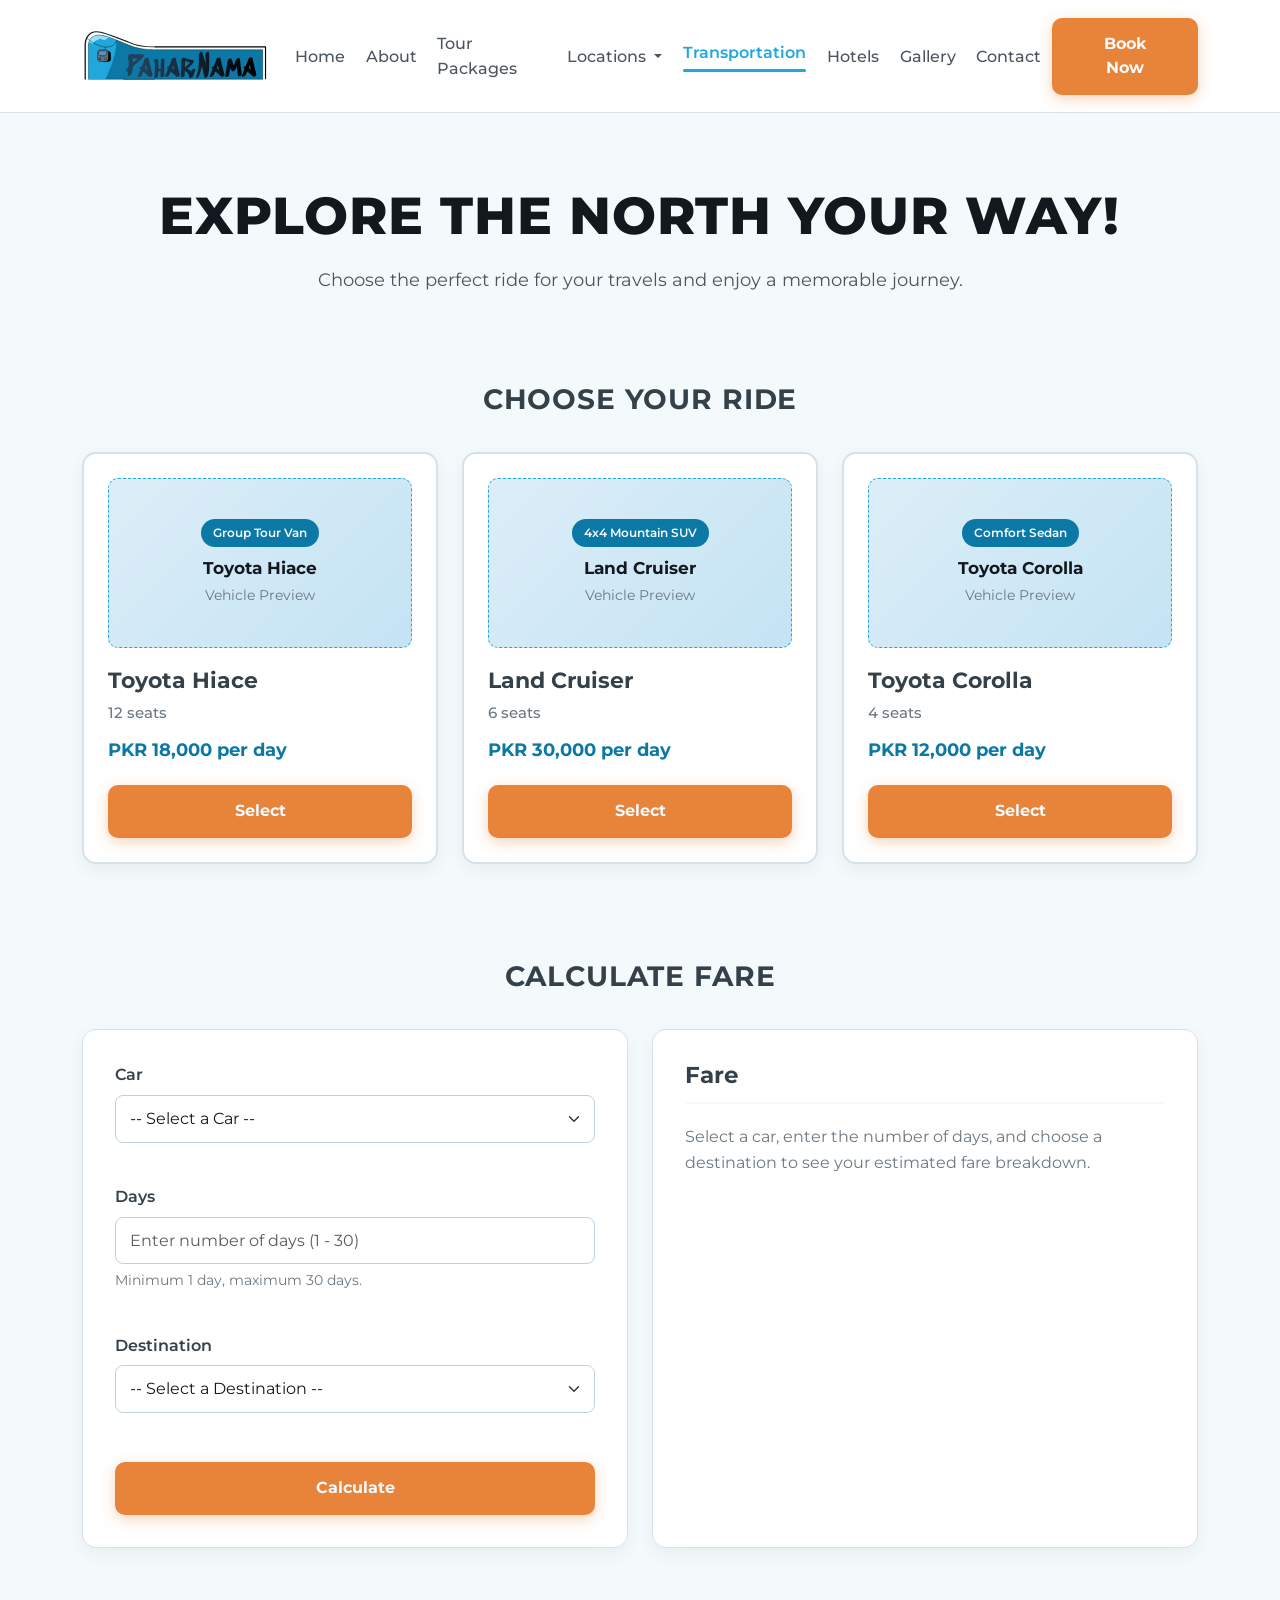
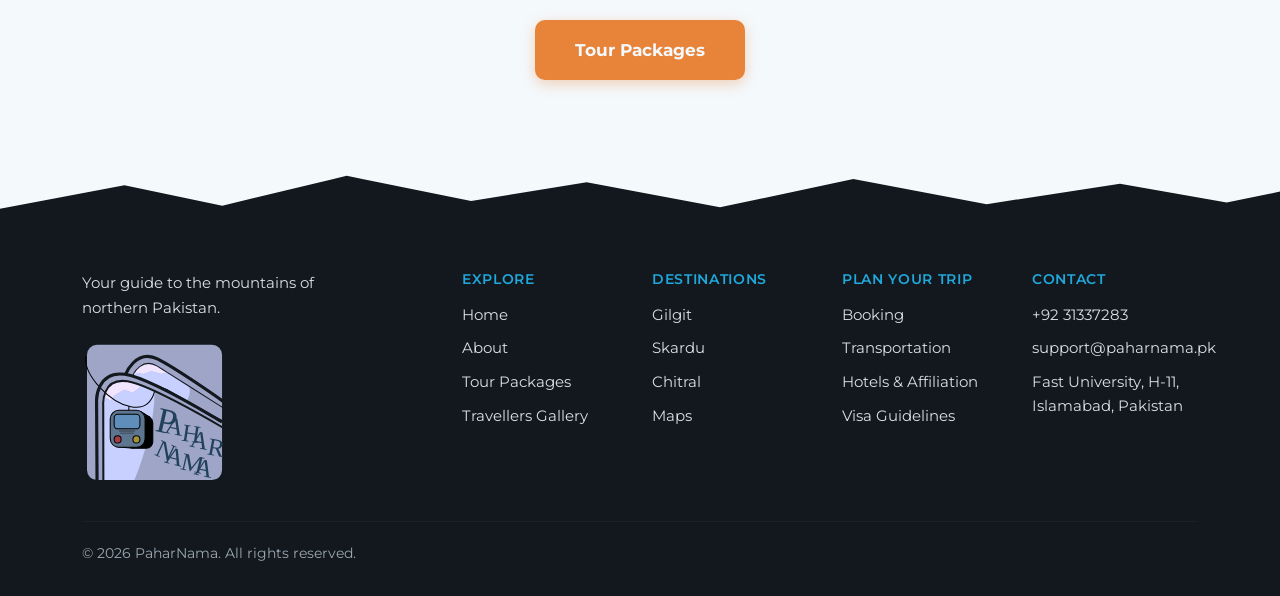
==== pages/transportation.html @ dc8abce8 "transportation page and additional header and footer images for reference" ====
<!DOCTYPE html>
<html lang="en">
<head>
  <!-- Basic page metadata for character set and mobile responsiveness -->
  <meta charset="UTF-8">
  <meta name="viewport" content="width=device-width, initial-scale=1.0">
  <title>Transportation | PaharNama</title>

  <!-- Google Fonts: Montserrat -->
  <link rel="preconnect" href="https://fonts.googleapis.com">
  <link rel="preconnect" href="https://fonts.gstatic.com" crossorigin>
  <link href="https://fonts.googleapis.com/css2?family=Montserrat:wght@400;500;600;700;800&display=swap" rel="stylesheet">

  <!-- Bootstrap 5 CSS (CDN) -->
  <link href="https://cdn.jsdelivr.net/npm/bootstrap@5.3.3/dist/css/bootstrap.min.css" rel="stylesheet" integrity="sha384-QWTKZyjpPEjISv5WaRU9OFeRpok6YctnYmDr5pNlyT2bRjXh0JMhjY6hW+ALEwIH" crossorigin="anonymous">

  <!-- Custom CSS for the Transportation page -->
  <link rel="stylesheet" href="../css/transportation.css">
</head>
<body>

  <!-- Header Section: Site logo, navigation links, and Book Now button -->
  <header class="site-header">
    <nav class="navbar navbar-expand-lg" aria-label="Main navigation">
      <div class="container">
        <!-- Brand Logo linking back to the Home page -->
        <a class="navbar-brand" href="../index.html">
          <img src="../images/long_logo_SVG.svg" alt="PaharNama logo" class="header-logo">
        </a>

        <!-- Mobile hamburger menu button powered by Bootstrap collapse -->
        <button class="navbar-toggler" type="button" data-bs-toggle="collapse" data-bs-target="#mainNavbar" aria-controls="mainNavbar" aria-expanded="false" aria-label="Toggle navigation menu">
          <span class="navbar-toggler-icon"></span>
        </button>

        <!-- Collapsible navigation links -->
        <div class="collapse navbar-collapse" id="mainNavbar">
          <ul class="navbar-nav mx-auto align-items-lg-center">
            <li class="nav-item">
              <a class="nav-link" href="../index.html">Home</a>
            </li>
            <li class="nav-item">
              <a class="nav-link" href="about.html">About</a>
            </li>
            <li class="nav-item">
              <a class="nav-link" href="tour-packages.html">Tour Packages</a>
            </li>
            <li class="nav-item dropdown">
              <a class="nav-link dropdown-toggle" href="locations.html" id="locationsDropdown" role="button" data-bs-toggle="dropdown" aria-expanded="false">
                Locations
              </a>
              <ul class="dropdown-menu" aria-labelledby="locationsDropdown">
                <li><a class="dropdown-item" href="locations.html">All Locations</a></li>
                <li><a class="dropdown-item" href="locations.html#gilgit">Gilgit</a></li>
                <li><a class="dropdown-item" href="locations.html#skardu">Skardu</a></li>
                <li><a class="dropdown-item" href="locations.html#chitral">Chitral</a></li>
                <li><a class="dropdown-item" href="locations.html#hunza">Hunza</a></li>
              </ul>
            </li>
            <li class="nav-item">
              <a class="nav-link active" href="transportation.html" aria-current="page">Transportation</a>
            </li>
            <li class="nav-item">
              <a class="nav-link" href="hotels.html">Hotels</a>
            </li>
            <li class="nav-item">
              <a class="nav-link" href="gallery.html">Gallery</a>
            </li>
            <li class="nav-item">
              <a class="nav-link" href="contact.html">Contact</a>
            </li>
          </ul>

          <!-- Primary call-to-action button in the header -->
          <div class="header-action mt-3 mt-lg-0">
            <a href="booking.html" class="btn btn-sunrise">Book Now</a>
          </div>
        </div>
      </div>
    </nav>
  </header>

  <!-- Main Content Area -->
  <main>

    <!-- Hero Section: Main page heading and subtitle -->
    <section class="hero-section text-center">
      <div class="container">
        <h1 class="hero-title">EXPLORE THE NORTH YOUR WAY!</h1>
        <p class="hero-subtitle">Choose the perfect ride for your travels and enjoy a memorable journey.</p>
      </div>
    </section>

    <!-- Choose Your Ride Section: Vehicle cards generated dynamically by JavaScript -->
    <section class="ride-section" aria-labelledby="choose-ride-heading">
      <div class="container">
        <h2 id="choose-ride-heading" class="section-heading text-center">CHOOSE YOUR RIDE</h2>
        <div id="vehicle-cards-container" class="row g-4">
          <!-- JavaScript inserts the vehicle cards here -->
        </div>
      </div>
    </section>

    <!-- Calculate Fare Section: Form on the left and Fare result box on the right -->
    <section class="fare-section" aria-labelledby="calculate-fare-heading">
      <div class="container">
        <h2 id="calculate-fare-heading" class="section-heading text-center">CALCULATE FARE</h2>

        <div class="row g-4 align-items-stretch">
          <!-- Fare Calculator Form Column -->
          <div class="col-12 col-lg-6">
            <form id="fare-form" class="fare-form-card h-100" novalidate>
              <!-- Car Selection Field -->
              <div class="mb-3">
                <label for="car-select" class="form-label">Car</label>
                <select id="car-select" name="car" class="form-select">
                  <!-- JavaScript populates car options here -->
                </select>
                <div id="car-error" class="error-message" aria-live="polite"></div>
              </div>

              <!-- Number of Days Field -->
              <div class="mb-3">
                <label for="days-input" class="form-label">Days</label>
                <input type="number" id="days-input" name="days" class="form-control" min="1" max="30" placeholder="Enter number of days (1 - 30)">
                <p class="field-caption mb-0">Minimum 1 day, maximum 30 days.</p>
                <div id="days-error" class="error-message" aria-live="polite"></div>
              </div>

              <!-- Destination Selection Field -->
              <div class="mb-4">
                <label for="destination-select" class="form-label">Destination</label>
                <select id="destination-select" name="destination" class="form-select">
                  <!-- JavaScript populates destination options here -->
                </select>
                <div id="destination-error" class="error-message" aria-live="polite"></div>
              </div>

              <!-- Submit Button -->
              <button type="submit" id="calculate-button" class="btn btn-sunrise w-100">Calculate</button>
            </form>
          </div>

          <!-- Fare Result Box Column -->
          <div class="col-12 col-lg-6">
            <div id="fare-result-box" class="fare-result-card h-100" aria-live="polite">
              <h3 class="fare-box-heading">Fare</h3>
              <div id="fare-result-content" class="fare-result-content">
                <p class="fare-placeholder-text mb-0">
                  Select a car, enter the number of days, and choose a destination to see your estimated fare breakdown.
                </p>
              </div>
            </div>
          </div>
        </div>
      </div>
    </section>

    <!-- Bottom Call-to-Action Section: Link to Tour Packages -->
    <section class="cta-section text-center">
      <div class="container">
        <a href="tour-packages.html" class="btn btn-sunrise btn-cta">Tour Packages</a>
      </div>
    </section>

  </main>

  <!-- Footer Section: Mountain zig-zag top edge, logo, links, contact info, and copyright -->
  <footer class="site-footer">
    <!-- Zig-zag mountain silhouette matching the design picture -->
    <div class="footer-mountain-edge" aria-hidden="true">
      <svg viewBox="0 0 1440 70" preserveAspectRatio="none" class="mountain-svg">
        <polygon points="0,70 0,52 140,22 250,48 390,10 530,42 660,18 810,50 960,14 1110,46 1260,20 1380,44 1440,30 1440,70"></polygon>
      </svg>
    </div>

    <div class="footer-main">
      <div class="container">
        <div class="row gy-4">
          <!-- Brand Tagline and High Contrast Logo -->
          <div class="col-12 col-lg-3">
            <p class="footer-tagline">Your guide to the mountains of northern Pakistan.</p>
            <a href="../index.html" class="d-inline-block">
              <img src="../images/high_contrast_logo_SVG.svg" alt="PaharNama high contrast logo" class="footer-logo">
            </a>
          </div>

          <!-- Explore Column -->
          <div class="col-6 col-md-3 col-lg-2 offset-lg-1">
            <h3 class="footer-heading">EXPLORE</h3>
            <ul class="footer-links">
              <li><a href="../index.html">Home</a></li>
              <li><a href="about.html">About</a></li>
              <li><a href="tour-packages.html">Tour Packages</a></li>
              <li><a href="gallery.html">Travellers Gallery</a></li>
            </ul>
          </div>

          <!-- Destinations Column -->
          <div class="col-6 col-md-3 col-lg-2">
            <h3 class="footer-heading">DESTINATIONS</h3>
            <ul class="footer-links">
              <li><a href="locations.html#gilgit">Gilgit</a></li>
              <li><a href="locations.html#skardu">Skardu</a></li>
              <li><a href="locations.html#chitral">Chitral</a></li>
              <li><a href="locations.html">Maps</a></li>
            </ul>
          </div>

          <!-- Plan Your Trip Column -->
          <div class="col-6 col-md-3 col-lg-2">
            <h3 class="footer-heading">PLAN YOUR TRIP</h3>
            <ul class="footer-links">
              <li><a href="booking.html">Booking</a></li>
              <li><a href="transportation.html">Transportation</a></li>
              <li><a href="hotels.html">Hotels &amp; Affiliation</a></li>
              <li><a href="about.html#visa-guidelines">Visa Guidelines</a></li>
            </ul>
          </div>

          <!-- Contact Column -->
          <div class="col-6 col-md-3 col-lg-2">
            <h3 class="footer-heading">CONTACT</h3>
            <ul class="footer-links footer-contact">
              <li><a href="tel:+9231337283">+92 31337283</a></li>
              <li><a href="mailto:support@paharnama.pk">support@paharnama.pk</a></li>
              <li>Fast University, H-11, Islamabad, Pakistan</li>
            </ul>
          </div>
        </div>

        <!-- Thin divider line above copyright -->
        <hr class="footer-divider">

        <!-- Copyright notice -->
        <p class="footer-copyright mb-0">&copy; 2026 PaharNama. All rights reserved.</p>
      </div>
    </div>
  </footer>

  <!-- Bootstrap 5 JavaScript Bundle (CDN) for responsive navbar and dropdown -->
  <script src="https://cdn.jsdelivr.net/npm/bootstrap@5.3.3/dist/js/bootstrap.bundle.min.js" integrity="sha384-YvpcrYf0tY3lHB60NNkmXc5s9fDVZLESaAA55NDzOxhy9GkcIdslK1eN7N6jIeHz" crossorigin="anonymous"></script>

  <!-- Custom JavaScript for Transportation page features -->
  <script src="../js/transportation.js"></script>
</body>
</html>
---- css/transportation.css ----
/* ==========================================================================
   PaharNama Transportation Page Stylesheet
   Theme Colors:
   - Sky Blue:       #20a7db
   - Evening Blue:   #0b78a6
   - Glacier White:  #f4f9fc
   - Deep Blue:      #12181d
   - Sunrise Orange: #e8833a
   - Headings H2/H3: #35414a
   - Body Text:      #4a5560
   - Captions:       #6b7882
   ========================================================================== */

/* Theme color variables for consistent styling across the page */
:root {
  --sky-blue: #20a7db;
  --evening-blue: #0b78a6;
  --glacier-white: #f4f9fc;
  --deep-blue: #12181d;
  --sunrise-orange: #e8833a;
  --sunrise-orange-hover: #cf6d26;
  --heading-color: #35414a;
  --body-text: #4a5560;
  --caption-text: #6b7882;
  --card-white: #ffffff;
  --light-border: #d5e2ea;
  --error-red: #c0392b;
}

/* Base page typography and background */
body {
  font-family: 'Montserrat', sans-serif;
  background-color: var(--glacier-white);
  color: var(--body-text);
  line-height: 1.6;
  margin: 0;
}

/* Global accessible focus outline for keyboard navigation */
a:focus-visible,
button:focus-visible,
input:focus-visible,
select:focus-visible {
  outline: 3px solid var(--evening-blue);
  outline-offset: 3px;
}

/* ==========================================================================
   Header & Navigation Bar
   ========================================================================== */

/* Header container with clean white background and thin light bottom line */
.site-header {
  background-color: var(--card-white);
  border-bottom: 1px solid var(--light-border);
  padding: 0.6rem 0;
}

/* Header logo sizing */
.header-logo {
  height: 52px;
  width: auto;
}

/* Standard navigation links */
.site-header .nav-link {
  color: var(--body-text);
  font-weight: 500;
  font-size: 0.98rem;
  padding: 0.5rem 0.85rem;
  margin: 0 0.15rem;
  position: relative;
  transition: color 0.2s ease;
}

/* Hover and focus states for navigation links */
.site-header .nav-link:hover,
.site-header .nav-link:focus {
  color: var(--evening-blue);
}

/* Active page link: Sky Blue text with a Sky Blue underline */
.site-header .nav-link.active {
  color: var(--sky-blue);
  font-weight: 600;
}

.site-header .nav-link.active::after {
  content: "";
  display: block;
  width: 100%;
  height: 3px;
  background-color: var(--sky-blue);
  border-radius: 2px;
  margin-top: 4px;
}

/* Dropdown menu styling for Locations */
.site-header .dropdown-menu {
  border: 1px solid var(--light-border);
  border-radius: 10px;
  box-shadow: 0 8px 20px rgba(18, 24, 29, 0.08);
  padding: 0.5rem;
}

.site-header .dropdown-item {
  color: var(--body-text);
  border-radius: 6px;
  padding: 0.5rem 0.9rem;
  font-weight: 500;
}

.site-header .dropdown-item:hover,
.site-header .dropdown-item:focus {
  background-color: var(--glacier-white);
  color: var(--evening-blue);
}

/* ==========================================================================
   Buttons (Sunrise Orange & Selected State)
   ========================================================================== */

/* Primary Sunrise Orange button shared across Book Now, Select, Calculate, and Tour Packages */
.btn-sunrise {
  background-color: var(--sunrise-orange);
  color: var(--glacier-white);
  border: 2px solid var(--sunrise-orange);
  font-weight: 700;
  font-size: 1rem;
  padding: 0.78rem 1.85rem;
  border-radius: 10px;
  box-shadow: 0 4px 14px rgba(232, 131, 58, 0.35);
  transition: background-color 0.2s ease, border-color 0.2s ease, transform 0.2s ease, box-shadow 0.2s ease;
}

/* Darker orange and slight lift on hover */
.btn-sunrise:hover {
  background-color: var(--sunrise-orange-hover);
  border-color: var(--sunrise-orange-hover);
  color: var(--glacier-white);
  transform: translateY(-2px);
  box-shadow: 0 6px 18px rgba(207, 109, 38, 0.4);
}

/* Visible focus outline on orange buttons */
.btn-sunrise:focus-visible {
  background-color: var(--sunrise-orange-hover);
  border-color: var(--sunrise-orange-hover);
  color: var(--glacier-white);
  outline: 3px solid var(--deep-blue);
  outline-offset: 3px;
}

/* Active press feedback */
.btn-sunrise:active {
  background-color: var(--sunrise-orange-hover);
  border-color: var(--sunrise-orange-hover);
  color: var(--glacier-white);
  transform: translateY(0);
}

/* Different visual style when a vehicle card is selected */
.btn-selected {
  background-color: var(--evening-blue);
  color: var(--glacier-white);
  border: 2px solid var(--evening-blue);
  font-weight: 700;
  font-size: 1rem;
  padding: 0.78rem 1.85rem;
  border-radius: 10px;
  box-shadow: 0 4px 14px rgba(11, 120, 166, 0.3);
  transition: background-color 0.2s ease, transform 0.2s ease;
}

.btn-selected:hover,
.btn-selected:focus-visible {
  background-color: var(--sky-blue);
  border-color: var(--sky-blue);
  color: var(--glacier-white);
}

/* Larger bottom CTA button */
.btn-cta {
  font-size: 1.08rem;
  padding: 0.95rem 2.4rem;
}

/* ==========================================================================
   Hero Section
   ========================================================================== */

/* Generous spacing for the hero without any border or box around the H1 */
.hero-section {
  padding: 4.5rem 0 3rem;
}

/* Large, bold, centered Deep Blue H1 */
.hero-title {
  color: var(--deep-blue);
  font-size: clamp(2rem, 4.5vw, 3.25rem);
  font-weight: 800;
  letter-spacing: 0.02em;
  margin-bottom: 1.15rem;
}

/* Subtitle below the H1 */
.hero-subtitle {
  color: var(--body-text);
  font-size: 1.125rem;
  max-width: 680px;
  margin: 0 auto;
}

/* ==========================================================================
   Shared Section Headings
   ========================================================================== */

.section-heading {
  color: var(--heading-color);
  font-size: 1.75rem;
  font-weight: 700;
  letter-spacing: 0.03em;
  margin-bottom: 2.25rem;
}

/* ==========================================================================
   Choose Your Ride (Vehicle Cards)
   ========================================================================== */

.ride-section {
  padding: 2.5rem 0 3.5rem;
}

/* Vehicle card container */
.vehicle-card {
  background-color: var(--card-white);
  border: 2px solid var(--light-border);
  border-radius: 14px;
  padding: 1.5rem;
  height: 100%;
  display: flex;
  flex-direction: column;
  justify-content: space-between;
  box-shadow: 0 6px 18px rgba(18, 24, 29, 0.05);
  cursor: pointer;
  transition: border-color 0.2s ease, box-shadow 0.2s ease, transform 0.2s ease;
}

.vehicle-card:hover {
  border-color: var(--sky-blue);
  transform: translateY(-3px);
  box-shadow: 0 10px 24px rgba(32, 167, 219, 0.14);
}

/* Highlighted border and soft tint when the vehicle is selected */
.vehicle-card.selected {
  border-color: var(--sky-blue);
  background-color: #eef8fd;
  box-shadow: 0 10px 26px rgba(32, 167, 219, 0.22);
}

/* Placeholder box representing the vehicle image */
.vehicle-image-placeholder {
  background: linear-gradient(135deg, #dceef8 0%, #c4e3f3 100%);
  border: 1px dashed var(--sky-blue);
  border-radius: 10px;
  height: 170px;
  display: flex;
  flex-direction: column;
  align-items: center;
  justify-content: center;
  text-align: center;
  padding: 1rem;
  margin-bottom: 1.25rem;
}

.vehicle-placeholder-badge {
  display: inline-block;
  background-color: var(--evening-blue);
  color: var(--glacier-white);
  font-size: 0.78rem;
  font-weight: 600;
  padding: 0.25rem 0.75rem;
  border-radius: 20px;
  margin-bottom: 0.5rem;
}

.vehicle-placeholder-name {
  color: var(--deep-blue);
  font-size: 1.05rem;
  font-weight: 700;
}

.vehicle-placeholder-caption {
  color: var(--caption-text);
  font-size: 0.85rem;
  margin-top: 0.2rem;
}

/* Vehicle title, seats, and daily price */
.vehicle-title {
  color: var(--heading-color);
  font-size: 1.35rem;
  font-weight: 700;
  margin-bottom: 0.4rem;
}

.vehicle-seats {
  color: var(--caption-text);
  font-size: 0.95rem;
  font-weight: 500;
  margin-bottom: 0.65rem;
}

.vehicle-price {
  color: var(--evening-blue);
  font-size: 1.15rem;
  font-weight: 700;
  margin-bottom: 1.25rem;
}

/* ==========================================================================
   Calculate Fare Section (Form & Result Box)
   ========================================================================== */

.fare-section {
  padding: 2.5rem 0 3.5rem;
}

/* Form card and Fare result card share clean matching containers */
.fare-form-card,
.fare-result-card {
  background-color: var(--card-white);
  border: 1px solid var(--light-border);
  border-radius: 14px;
  padding: 2rem;
  box-shadow: 0 6px 18px rgba(18, 24, 29, 0.05);
}

/* Form labels and inputs */
.fare-form-card .form-label {
  color: var(--heading-color);
  font-weight: 600;
  margin-bottom: 0.45rem;
}

.fare-form-card .form-select,
.fare-form-card .form-control {
  border: 1.5px solid #bfd1dc;
  border-radius: 8px;
  padding: 0.7rem 0.9rem;
  color: var(--deep-blue);
  font-size: 0.98rem;
}

.fare-form-card .form-select:focus,
.fare-form-card .form-control:focus {
  border-color: var(--sky-blue);
  box-shadow: 0 0 0 0.2rem rgba(32, 167, 219, 0.2);
}

/* Helper caption under days field */
.field-caption {
  color: var(--caption-text);
  font-size: 0.85rem;
  margin-top: 0.35rem;
}

/* Inline validation error message */
.error-message {
  color: var(--error-red);
  font-size: 0.88rem;
  font-weight: 600;
  margin-top: 0.35rem;
  min-height: 1.2rem;
}

/* Fare Result Box */
.fare-box-heading {
  color: var(--heading-color);
  font-size: 1.45rem;
  font-weight: 700;
  border-bottom: 2px solid var(--glacier-white);
  padding-bottom: 0.75rem;
  margin-bottom: 1.25rem;
}

.fare-placeholder-text {
  color: var(--caption-text);
  font-size: 1rem;
}

.fare-breakdown-list {
  list-style: none;
  padding: 0;
  margin: 0 0 1.25rem 0;
}

.fare-breakdown-item {
  display: flex;
  justify-content: space-between;
  align-items: center;
  gap: 1rem;
  padding: 0.65rem 0;
  border-bottom: 1px solid #edf3f7;
  font-size: 0.98rem;
}

.fare-breakdown-label {
  color: var(--body-text);
}

.fare-breakdown-value {
  color: var(--deep-blue);
  font-weight: 600;
  text-align: right;
}

.fare-total-row {
  background-color: var(--glacier-white);
  border: 2px solid var(--sky-blue);
  border-radius: 10px;
  padding: 1rem 1.25rem;
  display: flex;
  justify-content: space-between;
  align-items: center;
  gap: 1rem;
}

.fare-total-label {
  color: var(--heading-color);
  font-size: 1.1rem;
  font-weight: 700;
}

.fare-total-amount {
  color: var(--evening-blue);
  font-size: 1.35rem;
  font-weight: 800;
}

/* ==========================================================================
   Bottom Call-to-Action Section
   ========================================================================== */

.cta-section {
  padding: 1rem 0 4.5rem;
}

/* ==========================================================================
   Footer Section (Mountain Zig-Zag Top & Deep Blue Background)
   ========================================================================== */

.site-footer {
  margin-top: 1rem;
}

/* Light zig-zag mountain edge sitting right above the Deep Blue footer */
.footer-mountain-edge {
  width: 100%;
  line-height: 0;
  overflow: hidden;
  background-color: var(--glacier-white);
}

.mountain-svg {
  display: block;
  width: 100%;
  height: 55px;
}

.mountain-svg polygon {
  fill: var(--deep-blue);
}

/* Main dark footer area */
.footer-main {
  background-color: var(--deep-blue);
  color: #d7e0e6;
  padding: 3rem 0 2rem;
}

.footer-tagline {
  color: #d7e0e6;
  font-size: 0.95rem;
  line-height: 1.6;
  margin-bottom: 1.25rem;
  max-width: 240px;
}

.footer-logo {
  width: 145px;
  height: auto;
  border-radius: 14px;
}

/* Sky Blue uppercase column headings */
.footer-heading {
  color: var(--sky-blue);
  font-size: 0.85rem;
  font-weight: 600;
  letter-spacing: 0.05em;
  text-transform: uppercase;
  margin-bottom: 1rem;
}

/* Footer navigation lists */
.footer-links {
  list-style: none;
  padding: 0;
  margin: 0;
}

.footer-links li {
  margin-bottom: 0.65rem;
  font-size: 0.92rem;
}

.footer-links a {
  color: #d7e0e6;
  text-decoration: none;
  transition: color 0.2s ease;
}

.footer-links a:hover,
.footer-links a:focus {
  color: var(--sky-blue);
  text-decoration: underline;
}

.footer-contact li {
  color: #d7e0e6;
}

/* Thin horizontal line above copyright */
.footer-divider {
  border: 0;
  border-top: 1px solid rgba(255, 255, 255, 0.14);
  margin: 2.25rem 0 1.25rem;
}

.footer-copyright {
  color: #9aa7b2;
  font-size: 0.88rem;
}

/* ==========================================================================
   Responsive Adjustments for Mobile Screens
   ========================================================================== */

@media (max-width: 991.98px) {
  .site-header .nav-link.active::after {
    width: 120px;
  }
}

@media (max-width: 575.98px) {
  .hero-section {
    padding: 3rem 0 2rem;
  }

  .fare-form-card,
  .fare-result-card {
    padding: 1.35rem;
  }

  .fare-total-row {
    flex-direction: column;
    align-items: flex-start;
  }
}
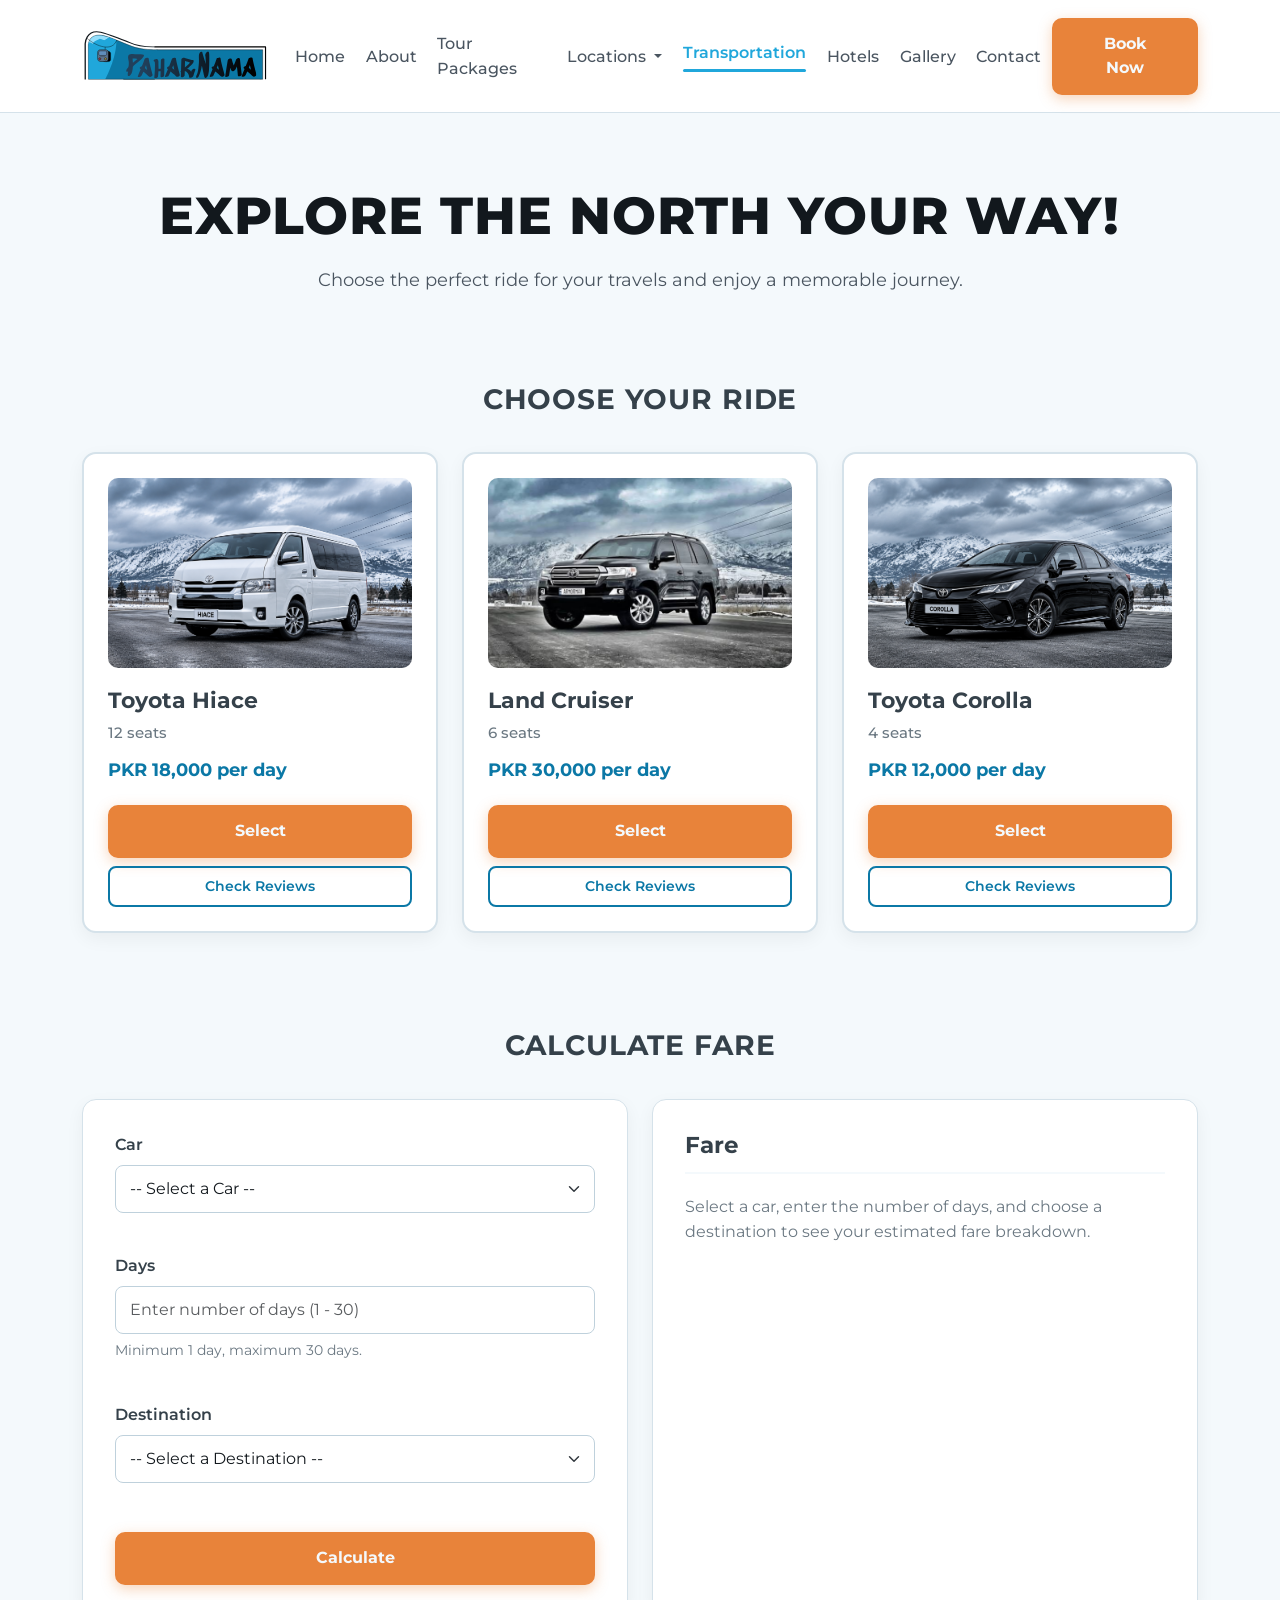
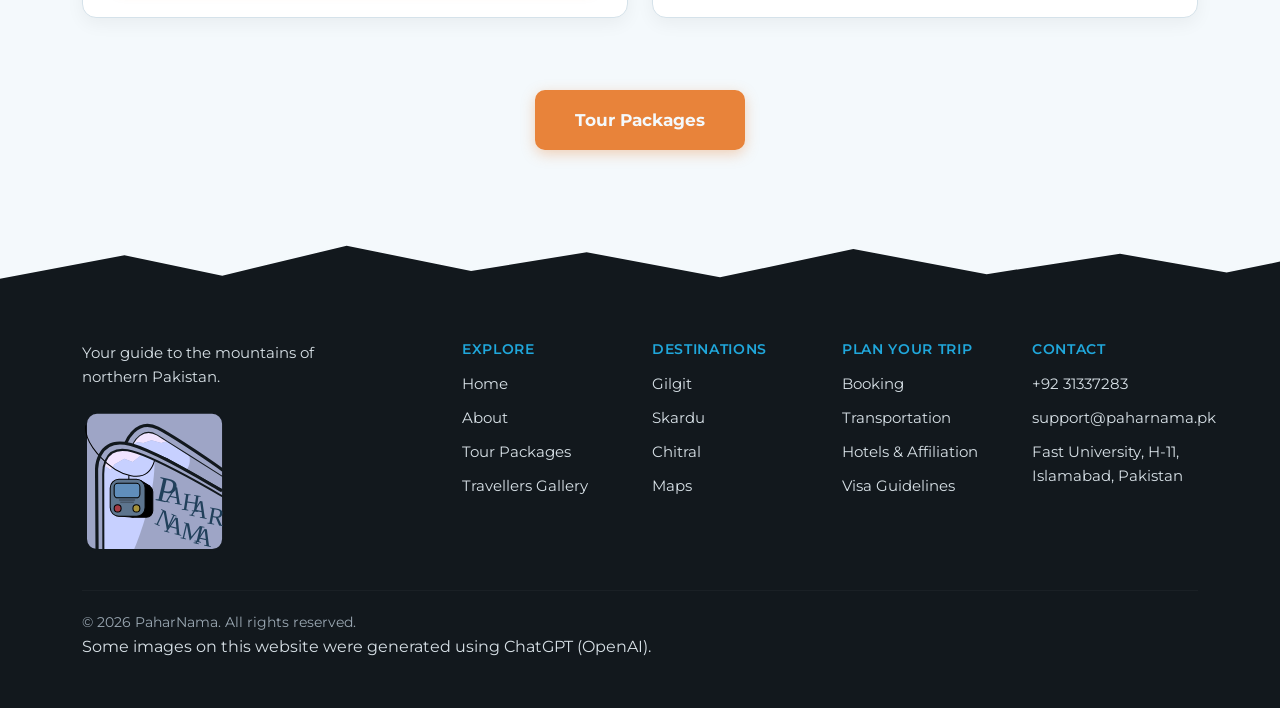
==== commit 9e825272: "transportation page updated with new images added in the page and a new drop down feature added" ====
--- a/pages/transportation.html
+++ b/pages/transportation.html
@@ -95,8 +95,8 @@
     <section class="ride-section" aria-labelledby="choose-ride-heading">
       <div class="container">
         <h2 id="choose-ride-heading" class="section-heading text-center">CHOOSE YOUR RIDE</h2>
-        <div id="vehicle-cards-container" class="row g-4">
-          <!-- JavaScript inserts the vehicle cards here -->
+        <div id="vehicle-cards-container" class="row g-4 align-items-start">
+          <!-- JavaScript inserts the vehicle cards, pictures, and review dropdowns here -->
         </div>
       </div>
     </section>
@@ -234,6 +234,7 @@
 
         <!-- Copyright notice -->
         <p class="footer-copyright mb-0">&copy; 2026 PaharNama. All rights reserved.</p>
+        <p class="ai-disclosure">Some images on this website were generated using ChatGPT (OpenAI).</p>
       </div>
     </div>
   </footer>
--- a/css/transportation.css
+++ b/css/transportation.css
@@ -185,6 +185,38 @@
   padding: 0.95rem 2.4rem;
 }
 
+/* Smaller outlined Check Reviews button using Evening Blue */
+.btn-reviews {
+  background-color: transparent;
+  color: var(--evening-blue);
+  border: 2px solid var(--evening-blue);
+  font-weight: 600;
+  font-size: 0.9rem;
+  padding: 0.5rem 1.2rem;
+  border-radius: 8px;
+  transition: background-color 0.2s ease, color 0.2s ease;
+}
+
+.btn-reviews:hover {
+  background-color: var(--evening-blue);
+  border-color: var(--evening-blue);
+  color: var(--glacier-white);
+}
+
+.btn-reviews[aria-expanded="true"] {
+  background-color: #e6f4fa;
+  color: var(--evening-blue);
+  border-color: var(--evening-blue);
+}
+
+.btn-reviews:focus-visible {
+  background-color: var(--glacier-white);
+  border-color: var(--evening-blue);
+  color: var(--evening-blue);
+  outline: 3px solid var(--deep-blue);
+  outline-offset: 3px;
+}
+
 /* ==========================================================================
    Hero Section
    ========================================================================== */
@@ -259,42 +291,40 @@
   box-shadow: 0 10px 26px rgba(32, 167, 219, 0.22);
 }
 
-/* Placeholder box representing the vehicle image */
-.vehicle-image-placeholder {
-  background: linear-gradient(135deg, #dceef8 0%, #c4e3f3 100%);
-  border: 1px dashed var(--sky-blue);
+/* Uniform car picture inside each vehicle card */
+.vehicle-image {
+  width: 100%;
+  height: 190px;
+  object-fit: cover;
   border-radius: 10px;
-  height: 170px;
-  display: flex;
-  flex-direction: column;
-  align-items: center;
-  justify-content: center;
-  text-align: center;
-  padding: 1rem;
+  display: block;
   margin-bottom: 1.25rem;
 }
 
-.vehicle-placeholder-badge {
-  display: inline-block;
-  background-color: var(--evening-blue);
-  color: var(--glacier-white);
-  font-size: 0.78rem;
-  font-weight: 600;
-  padding: 0.25rem 0.75rem;
-  border-radius: 20px;
-  margin-bottom: 0.5rem;
-}
-
-.vehicle-placeholder-name {
-  color: var(--deep-blue);
-  font-size: 1.05rem;
-  font-weight: 700;
-}
-
-.vehicle-placeholder-caption {
-  color: var(--caption-text);
-  font-size: 0.85rem;
-  margin-top: 0.2rem;
+/* Review dropdown box shown below the Check Reviews button */
+.reviews-box {
+  background-color: var(--glacier-white);
+  border: 1px solid var(--light-border);
+  border-left: 4px solid var(--evening-blue);
+  border-radius: 8px;
+  padding: 0.85rem 1rem;
+  text-align: left;
+}
+
+/* First review line shown in bold */
+.review-best-for {
+  color: var(--heading-color);
+  font-size: 0.92rem;
+  font-weight: 700;
+  margin-bottom: 0.25rem;
+}
+
+/* Second review line shown in normal font weight */
+.review-remark {
+  color: var(--body-text);
+  font-size: 0.9rem;
+  font-weight: 400;
+  margin-bottom: 0;
 }
 
 /* Vehicle title, seats, and daily price */
